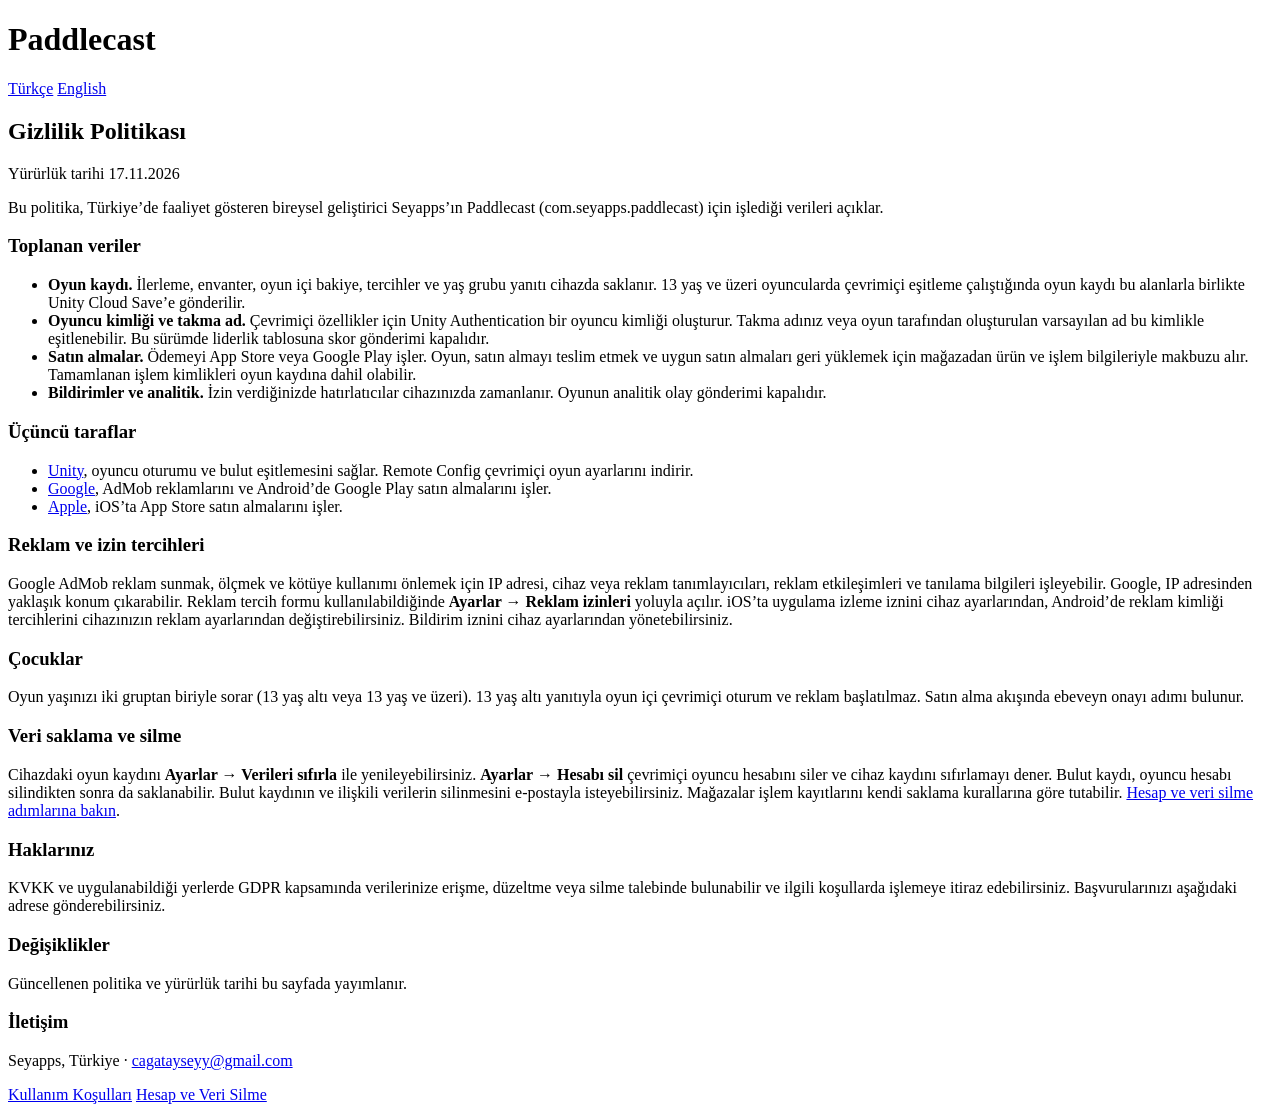
==== index.html @ e9b1a83f "Create index.html" ====
<!doctype html>
<html lang="tr">
<head>
<meta charset="utf-8">
<meta name="viewport" content="width=device-width, initial-scale=1">
<title>Paddlecast | Gizlilik Politikası</title>
<link rel="stylesheet" href="style.css">
</head>
<body>
<main>
<header>
<h1>Paddlecast</h1>
<nav aria-label="Dil / Language">
<a href="index.html" lang="tr">Türkçe</a>
<a href="privacy-en.html" lang="en">English</a>
</nav>
</header>
<article id="tr" lang="tr" tabindex="-1">
<h2>Gizlilik Politikası</h2>
<p class="meta">Yürürlük tarihi <time datetime="2026-11-17">17.11.2026</time></p>
<p>Bu politika, Türkiye’de faaliyet gösteren bireysel geliştirici Seyapps’ın Paddlecast (com.seyapps.paddlecast) için işlediği verileri açıklar.</p>
<h3>Toplanan veriler</h3>
<ul>
<li><strong>Oyun kaydı.</strong> İlerleme, envanter, oyun içi bakiye, tercihler ve yaş grubu yanıtı cihazda saklanır. 13 yaş ve üzeri oyuncularda çevrimiçi eşitleme çalıştığında oyun kaydı bu alanlarla birlikte Unity Cloud Save’e gönderilir.</li>
<li><strong>Oyuncu kimliği ve takma ad.</strong> Çevrimiçi özellikler için Unity Authentication bir oyuncu kimliği oluşturur. Takma adınız veya oyun tarafından oluşturulan varsayılan ad bu kimlikle eşitlenebilir. Bu sürümde liderlik tablosuna skor gönderimi kapalıdır.</li>
<li><strong>Satın almalar.</strong> Ödemeyi App Store veya Google Play işler. Oyun, satın almayı teslim etmek ve uygun satın almaları geri yüklemek için mağazadan ürün ve işlem bilgileriyle makbuzu alır. Tamamlanan işlem kimlikleri oyun kaydına dahil olabilir.</li>
<li><strong>Bildirimler ve analitik.</strong> İzin verdiğinizde hatırlatıcılar cihazınızda zamanlanır. Oyunun analitik olay gönderimi kapalıdır.</li>
</ul>
<h3>Üçüncü taraflar</h3>
<ul>
<li><a href="https://unity.com/legal/game-player-and-app-user-privacy-policy">Unity</a>, oyuncu oturumu ve bulut eşitlemesini sağlar. Remote Config çevrimiçi oyun ayarlarını indirir.</li>
<li><a href="https://policies.google.com/privacy">Google</a>, AdMob reklamlarını ve Android’de Google Play satın almalarını işler.</li>
<li><a href="https://www.apple.com/legal/privacy/">Apple</a>, iOS’ta App Store satın almalarını işler.</li>
</ul>
<h3>Reklam ve izin tercihleri</h3>
<p>Google AdMob reklam sunmak, ölçmek ve kötüye kullanımı önlemek için IP adresi, cihaz veya reklam tanımlayıcıları, reklam etkileşimleri ve tanılama bilgileri işleyebilir. Google, IP adresinden yaklaşık konum çıkarabilir. Reklam tercih formu kullanılabildiğinde <strong>Ayarlar → Reklam izinleri</strong> yoluyla açılır. iOS’ta uygulama izleme iznini cihaz ayarlarından, Android’de reklam kimliği tercihlerini cihazınızın reklam ayarlarından değiştirebilirsiniz. Bildirim iznini cihaz ayarlarından yönetebilirsiniz.</p>
<h3>Çocuklar</h3>
<p>Oyun yaşınızı iki gruptan biriyle sorar (13 yaş altı veya 13 yaş ve üzeri). 13 yaş altı yanıtıyla oyun içi çevrimiçi oturum ve reklam başlatılmaz. Satın alma akışında ebeveyn onayı adımı bulunur.</p>
<h3>Veri saklama ve silme</h3>
<p>Cihazdaki oyun kaydını <strong>Ayarlar → Verileri sıfırla</strong> ile yenileyebilirsiniz. <strong>Ayarlar → Hesabı sil</strong> çevrimiçi oyuncu hesabını siler ve cihaz kaydını sıfırlamayı dener. Bulut kaydı, oyuncu hesabı silindikten sonra da saklanabilir. Bulut kaydının ve ilişkili verilerin silinmesini e-postayla isteyebilirsiniz. Mağazalar işlem kayıtlarını kendi saklama kurallarına göre tutabilir. <a href="delete-account.html#tr">Hesap ve veri silme adımlarına bakın</a>.</p>
<h3>Haklarınız</h3>
<p>KVKK ve uygulanabildiği yerlerde GDPR kapsamında verilerinize erişme, düzeltme veya silme talebinde bulunabilir ve ilgili koşullarda işlemeye itiraz edebilirsiniz. Başvurularınızı aşağıdaki adrese gönderebilirsiniz.</p>
<h3>Değişiklikler</h3>
<p>Güncellenen politika ve yürürlük tarihi bu sayfada yayımlanır.</p>
<h3>İletişim</h3>
<p>Seyapps, Türkiye · <a href="mailto:cagatayseyy@gmail.com">cagatayseyy@gmail.com</a></p>
<nav><a href="terms.html#tr">Kullanım Koşulları</a> <a href="delete-account.html#tr">Hesap ve Veri Silme</a></nav>
</article>
</main>
</body>
</html>
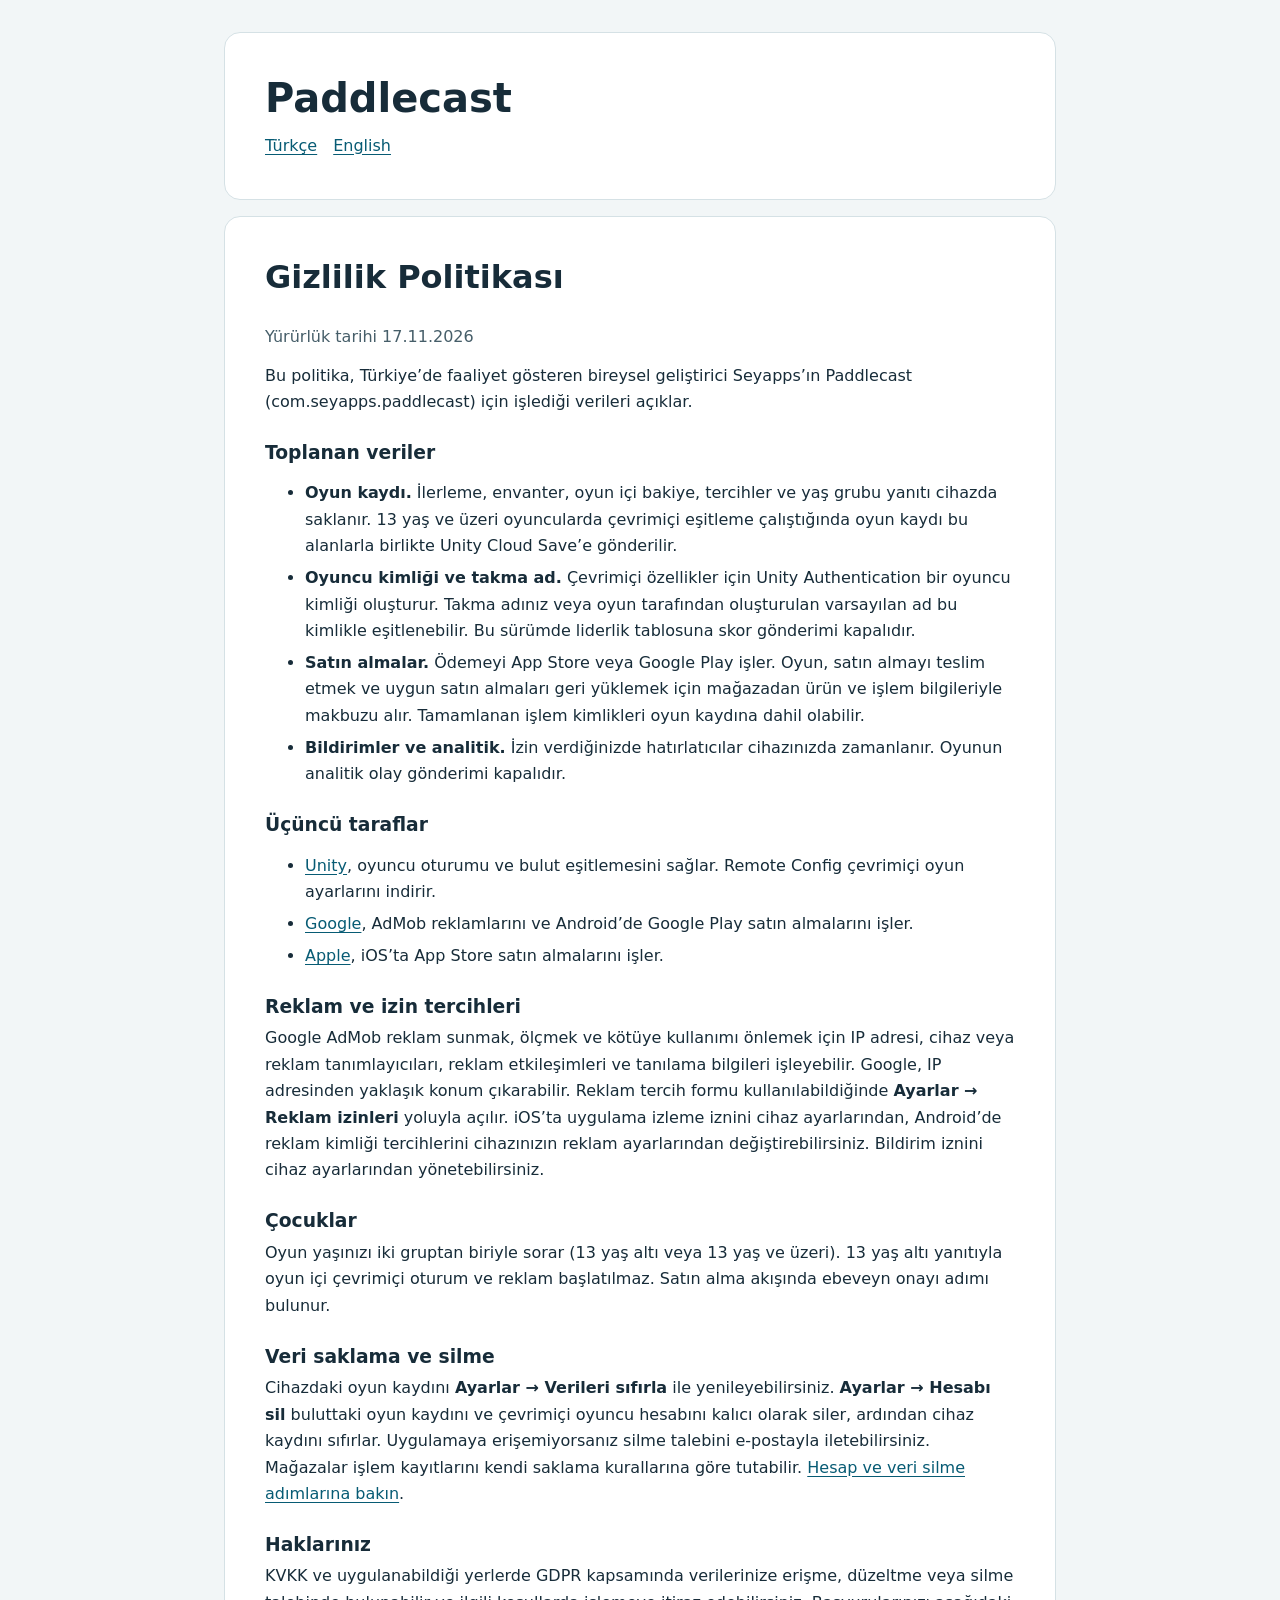
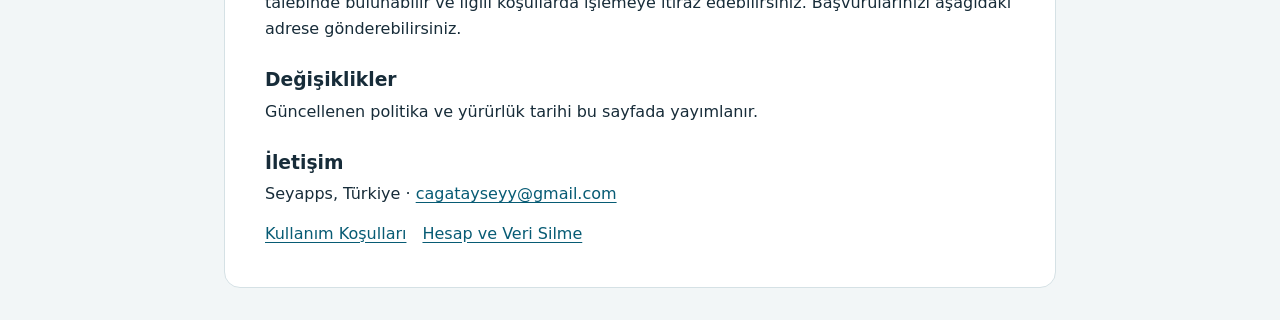
==== commit 8c1cc209: "Gizlilik: hesap silme bulut kaydını da siler" ====
--- a/index.html
+++ b/index.html
@@ -37,7 +37,7 @@
 <h3>Çocuklar</h3>
 <p>Oyun yaşınızı iki gruptan biriyle sorar (13 yaş altı veya 13 yaş ve üzeri). 13 yaş altı yanıtıyla oyun içi çevrimiçi oturum ve reklam başlatılmaz. Satın alma akışında ebeveyn onayı adımı bulunur.</p>
 <h3>Veri saklama ve silme</h3>
-<p>Cihazdaki oyun kaydını <strong>Ayarlar → Verileri sıfırla</strong> ile yenileyebilirsiniz. <strong>Ayarlar → Hesabı sil</strong> çevrimiçi oyuncu hesabını siler ve cihaz kaydını sıfırlamayı dener. Bulut kaydı, oyuncu hesabı silindikten sonra da saklanabilir. Bulut kaydının ve ilişkili verilerin silinmesini e-postayla isteyebilirsiniz. Mağazalar işlem kayıtlarını kendi saklama kurallarına göre tutabilir. <a href="delete-account.html#tr">Hesap ve veri silme adımlarına bakın</a>.</p>
+<p>Cihazdaki oyun kaydını <strong>Ayarlar → Verileri sıfırla</strong> ile yenileyebilirsiniz. <strong>Ayarlar → Hesabı sil</strong> buluttaki oyun kaydını ve çevrimiçi oyuncu hesabını kalıcı olarak siler, ardından cihaz kaydını sıfırlar. Uygulamaya erişemiyorsanız silme talebini e-postayla iletebilirsiniz. Mağazalar işlem kayıtlarını kendi saklama kurallarına göre tutabilir. <a href="delete-account.html#tr">Hesap ve veri silme adımlarına bakın</a>.</p>
 <h3>Haklarınız</h3>
 <p>KVKK ve uygulanabildiği yerlerde GDPR kapsamında verilerinize erişme, düzeltme veya silme talebinde bulunabilir ve ilgili koşullarda işlemeye itiraz edebilirsiniz. Başvurularınızı aşağıdaki adrese gönderebilirsiniz.</p>
 <h3>Değişiklikler</h3>
--- a/style.css
+++ b/style.css
@@ -0,0 +1,16 @@
+:root { color-scheme: light; font-family: system-ui, sans-serif; color: #172c39; background: #f2f6f7; }
+* { box-sizing: border-box; }
+body { margin: 0; line-height: 1.65; }
+main { width: min(100% - 2rem, 52rem); margin: 2rem auto; }
+header, article { background: #fff; padding: clamp(1rem, 4vw, 2.5rem); border: 1px solid #d5e1e5; border-radius: 1rem; }
+article { margin-top: 1rem; scroll-margin-top: 1rem; }
+h1, h2, h3 { line-height: 1.25; }
+h1 { margin: 0 0 .6rem; font-size: clamp(1.6rem, 5vw, 2.5rem); }
+h2 { font-size: clamp(1.4rem, 4vw, 2rem); margin-top: 0; }
+h3 { margin: 1.6rem 0 .35rem; }
+p { margin: .45rem 0 .8rem; }
+a { color: #075b74; text-underline-offset: .18em; overflow-wrap: anywhere; }
+a:focus-visible { outline: 2px solid #075b74; outline-offset: 4px; }
+nav { display: flex; flex-wrap: wrap; gap: .45rem 1rem; }
+li + li { margin-top: .35rem; }
+.meta { color: #465e69; }
